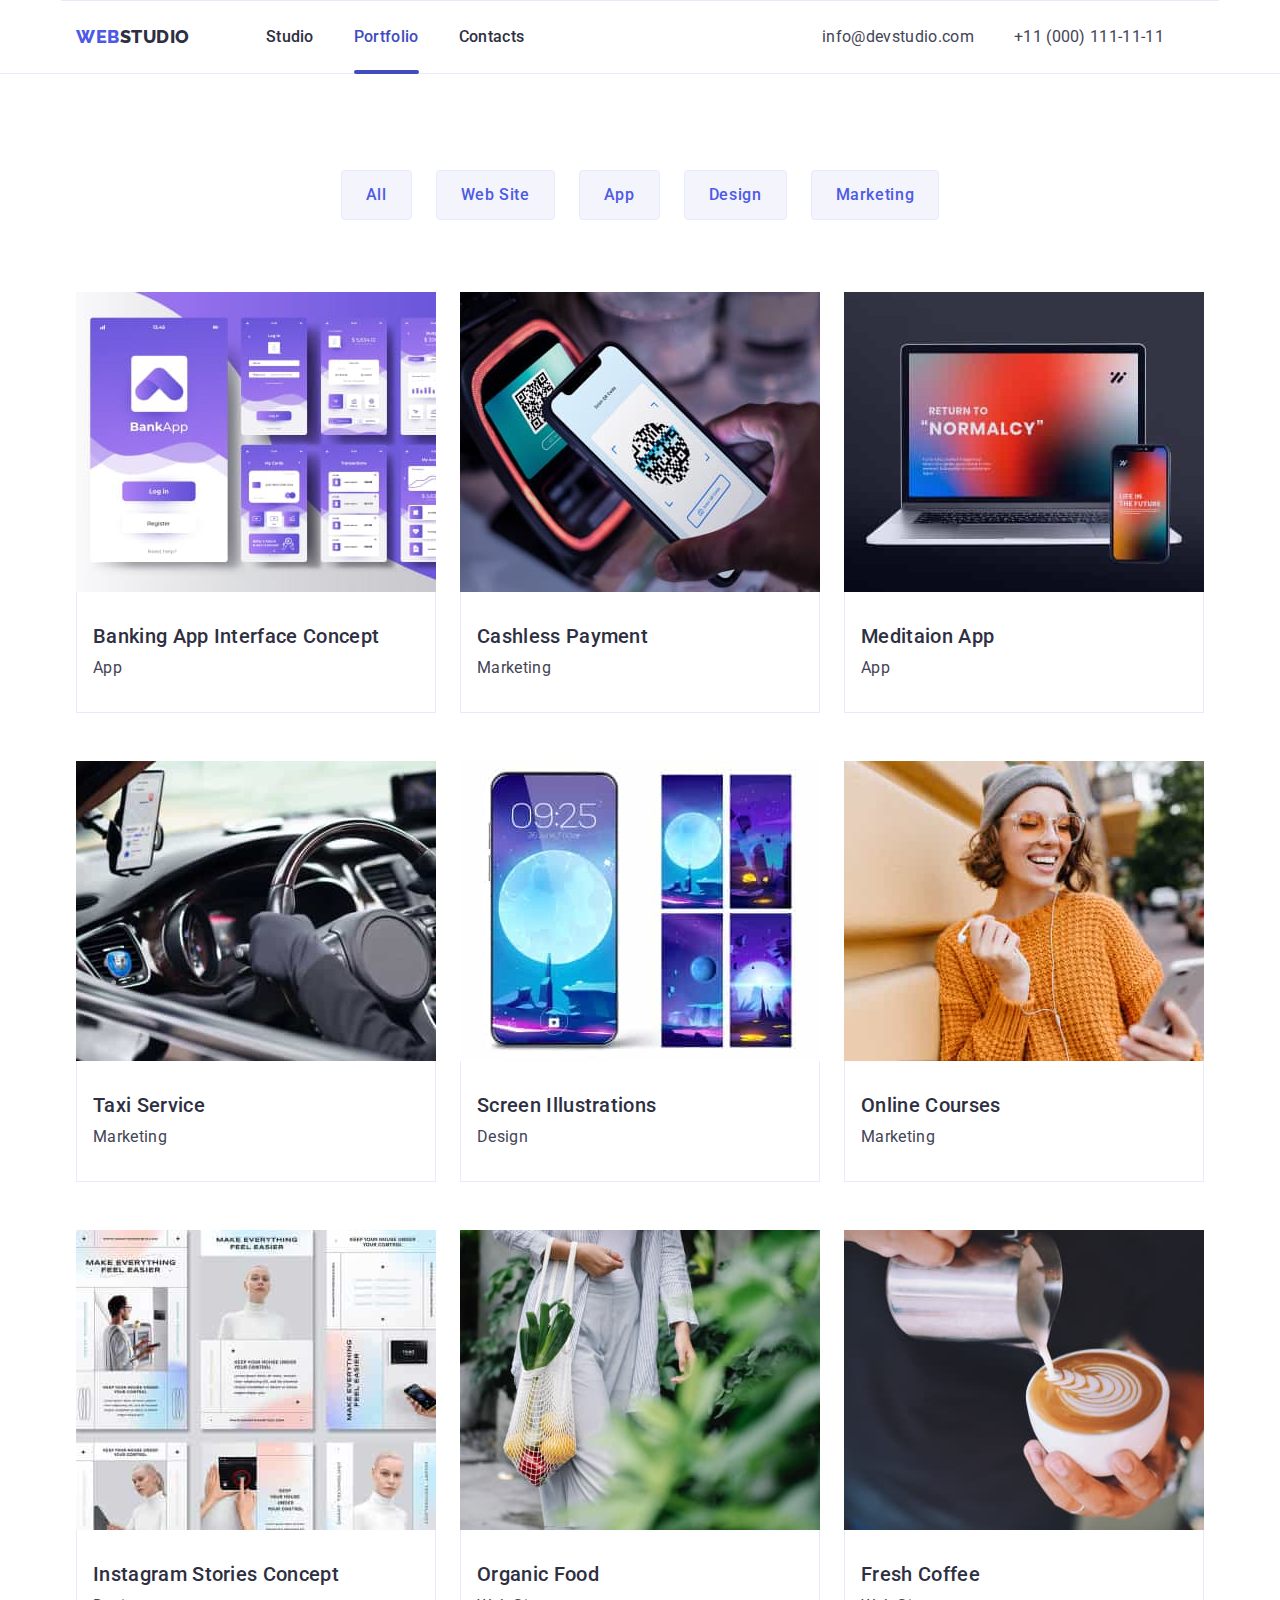
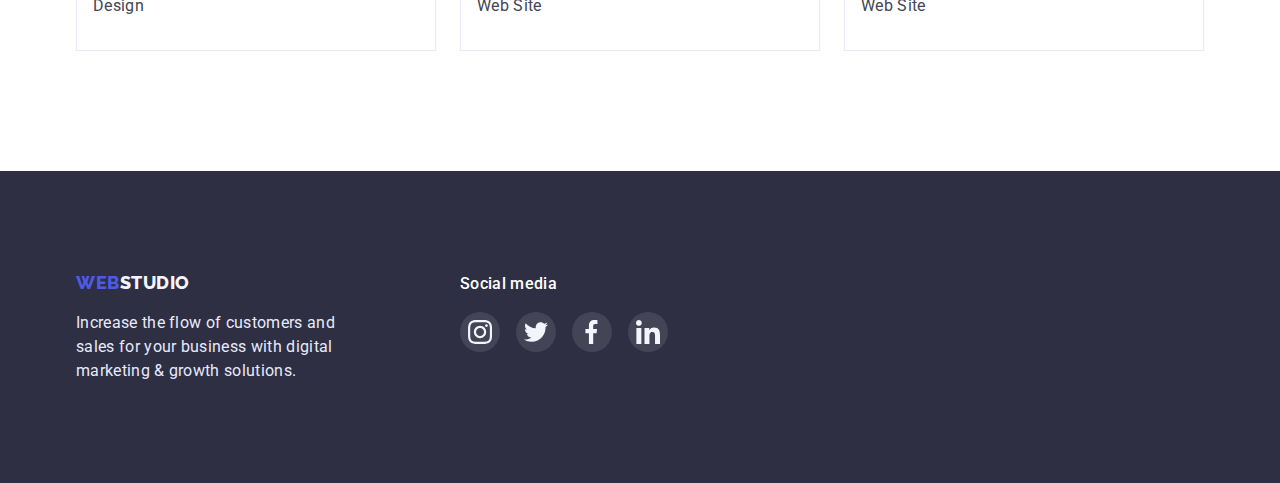
==== portfolio.html @ aabe4a26 "clone repo" ====
<!DOCTYPE html>
<html lang="en">
  <head>
    <meta charset="UTF-8" />
    <meta http-equiv="X-UA-Compatible" content="IE=edge" />
    <meta name="viewport" content="width=device-width, initial-scale=1.0" />
    <title>Document</title>
    <link rel="preconnect" href="https://fonts.googleapis.com" />
    <link rel="preconnect" href="https://fonts.gstatic.com" crossorigin />
    <link
      href="https://fonts.googleapis.com/css2?family=Raleway:wght@800&family=Roboto:wght@400;500;700;900&display=swap"
      rel="stylesheet" />
    <link
      rel="stylesheet"
      href="https://cdnjs.cloudflare.com/ajax/libs/modern-normalize/1.1.0/modern-normalize.min.css" />
    <link rel="stylesheet" href="./css/style.css" />
  </head>
  <body>
    <header class="head">
      <div class="container header">
        <nav class="nav-header">
          <a class="logo" href="index.html"
            ><span class="accent">Web</span>Studio</a
          >
          <ul class="list nav">
            <li class="item-nav">
              <a class="link link-nav" href="index.html">Studio</a>
            </li>
            <li class="item-nav">
              <a class="link link-nav current" href="./portfolio.html"
                >Portfolio</a
              >
            </li>
            <li class="item-nav">
              <a class="link link-nav" href="/">Contacts</a>
            </li>
          </ul>
        </nav>
        <ul class="list auth">
          <li class="item-auth">
            <a class="link link-auth" href="mailto:info@devstudio.com"
              >info@devstudio.com</a
            >
          </li>
          <li class="item-auth">
            <a class="link link-auth" href="tel:+110001111111"
              >+11 (000) 111-11-11</a
            >
          </li>
        </ul>
      </div>
    </header>
    <main>
      <!-- portfolio -->

      <section class="section">
        <div class="container portfolio-btn">
          <h1 class="secret-name">Portfolio</h1>
          <ul class="list">
            <li class="item">
              <button type="button" class="btn-portfolio">All</button>
            </li>
            <li class="item">
              <button type="button" class="btn-portfolio">Web Site</button>
            </li>
            <li class="item">
              <button type="button" class="btn-portfolio">App</button>
            </li>
            <li class="item">
              <button type="button" class="btn-portfolio">Design</button>
            </li>
            <li class="item">
              <button type="button" class="btn-portfolio">Marketing</button>
            </li>
          </ul>

          <ul class="list cards">
            <li class="item-card">
              <a class="link" href="">
                <div class="thumb-portfolio">
                  <img
                    class="image"
                    src="./images/banking-app.jpg"
                    alt="frontend"
                    width="360" />
                  <p class="text-thumb">
                    14 Stylish and User-Friendly App Design Concepts · Task
                    Manager App · Calorie Tracker App · Exotic Fruit Ecommerce
                    App · Cloud Storage App
                  </p>
                </div>
                <div class="card-gallery">
                  <h2 class="second-title">Banking App Interface Concept</h2>
                  <p class="text">App</p>
                </div>
              </a>
            </li>
            <li class="item-card">
              <a class="link" href=""
                ><div class="thumb-portfolio">
                  <img
                    class="image"
                    src="./images/cashless.jpg"
                    alt="frontend"
                    width="360" />
                  <p class="text-thumb">
                    14 Stylish and User-Friendly App Design Concepts · Task
                    Manager App · Calorie Tracker App · Exotic Fruit Ecommerce
                    App · Cloud Storage App
                  </p>
                </div>
                <div class="card-gallery">
                  <h2 class="second-title">Cashless Payment</h2>
                  <p class="text">Marketing</p>
                </div></a
              >
            </li>
            <li class="item-card">
              <a class="link" href=""
                ><div class="thumb-portfolio">
                  <img
                    class="image"
                    src="./images/meditaion.jpg"
                    alt="laptop"
                    width="360" />
                  <p class="text-thumb">
                    14 Stylish and User-Friendly App Design Concepts · Task
                    Manager App · Calorie Tracker App · Exotic Fruit Ecommerce
                    App · Cloud Storage App
                  </p>
                </div>
                <div class="card-gallery">
                  <h2 class="second-title">Meditaion App</h2>
                  <p class="text">App</p>
                </div></a
              >
            </li>
            <li class="item-card">
              <a class="link" href=""
                ><div class="thumb-portfolio">
                  <img
                    class="image"
                    src="./images/taxi-service.jpg"
                    alt="car"
                    width="360" />
                  <p class="text-thumb">
                    14 Stylish and User-Friendly App Design Concepts · Task
                    Manager App · Calorie Tracker App · Exotic Fruit Ecommerce
                    App · Cloud Storage App
                  </p>
                </div>
                <div class="card-gallery">
                  <h2 class="second-title">Taxi Service</h2>
                  <p class="text">Marketing</p>
                </div></a
              >
            </li>
            <li class="item-card">
              <a class="link" href=""
                ><div class="thumb-portfolio">
                  <img
                    class="image"
                    src="./images/screen-illustrations.jpg"
                    alt="phone"
                    width="360" />
                  <p class="text-thumb">
                    14 Stylish and User-Friendly App Design Concepts · Task
                    Manager App · Calorie Tracker App · Exotic Fruit Ecommerce
                    App · Cloud Storage App
                  </p>
                </div>
                <div class="card-gallery">
                  <h2 class="second-title">Screen Illustrations</h2>
                  <p class="text">Design</p>
                </div>
              </a>
            </li>
            <li class="item-card">
              <a class="link" href=""
                ><div class="thumb-portfolio">
                  <img
                    class="image"
                    src="./images/online.jpg"
                    alt="woman"
                    width="360" />
                  <p class="text-thumb">
                    14 Stylish and User-Friendly App Design Concepts · Task
                    Manager App · Calorie Tracker App · Exotic Fruit Ecommerce
                    App · Cloud Storage App
                  </p>
                </div>
                <div class="card-gallery">
                  <h2 class="second-title">Online Courses</h2>
                  <p class="text">Marketing</p>
                </div></a
              >
            </li>
            <li class="item-card">
              <a class="link" href=""
                ><div class="thumb-portfolio">
                  <img
                    class="image"
                    src="./images/instagram.jpg"
                    alt="frontend"
                    width="360" />
                  <p class="text-thumb">
                    14 Stylish and User-Friendly App Design Concepts · Task
                    Manager App · Calorie Tracker App · Exotic Fruit Ecommerce
                    App · Cloud Storage App
                  </p>
                </div>
                <div class="card-gallery">
                  <h2 class="second-title">Instagram Stories Concept</h2>
                  <p class="text">Design</p>
                </div></a
              >
            </li>
            <li class="item-card">
              <a class="link" href=""
                ><div class="thumb-portfolio">
                  <img
                    class="image"
                    src="./images/organic-food.jpg"
                    alt="girl with fruit"
                    width="360" />
                  <p class="text-thumb">
                    14 Stylish and User-Friendly App Design Concepts · Task
                    Manager App · Calorie Tracker App · Exotic Fruit Ecommerce
                    App · Cloud Storage App
                  </p>
                </div>
                <div class="card-gallery">
                  <h2 class="second-title">Organic Food</h2>
                  <p class="text">Web Site</p>
                </div></a
              >
            </li>
            <li class="item-card">
              <a class="link" href="">
                <div class="thumb-portfolio">
                  <img
                    class="image"
                    src="./images/fresh.jpg"
                    alt="capuchino"
                    width="360" />
                  <p class="text-thumb">
                    14 Stylish and User-Friendly App Design Concepts · Task
                    Manager App · Calorie Tracker App · Exotic Fruit Ecommerce
                    App · Cloud Storage App
                  </p>
                </div>
                <div class="card-gallery">
                  <h2 class="second-title">Fresh Coffee</h2>
                  <p class="text">Web Site</p>
                </div></a
              >
            </li>
          </ul>
        </div>
      </section>
    </main>
    <!-- footer -->
    <footer class="footer">
      <div class="container footer">
        <div class="footer-box">
          <a class="link logo footer" href="./index.html"
            ><span class="accent">Web</span
            ><span class="logo-accent">Studio</span></a
          >
          <p class="text">
            Increase the flow of customers and sales for your business with
            digital marketing & growth solutions.
          </p>
        </div>

        <div class="footer-box">
          <h3 class="footer-title">Social media</h3>
          <ul class="list">
            <li class="item item-media">
              <a class="social-media" href="">
                <svg class="icon-footer">
                  <use href="./images/sprite.svg#icon-instagram"></use>
                </svg>
              </a>
            </li>
            <li class="item item-media">
              <a class="social-media" href="">
                <svg class="icon-footer">
                  <use href="./images/sprite.svg#icon-twitter"></use>
                </svg>
              </a>
            </li>
            <li class="item item-media">
              <a class="social-media" href="">
                <svg class="icon-footer">
                  <use href="./images/sprite.svg#icon-facebook"></use>
                </svg>
              </a>
            </li>
            <li class="item item-media">
              <a class="social-media" href="">
                <svg class="icon-footer">
                  <use href="./images/sprite.svg#icon-linkedin"></use>
                </svg>
              </a>
            </li>
          </ul>
        </div>
      </div>
    </footer>
  </body>
</html>
---- css/style.css ----
:root {
  --brand-color: #4d5ae5;
  --text-color: #434455;
  --accent-color: #ffffff;
  --logo-color: #2e2f42;
  --btn-color: #404bbf;
  --secondary-text: #e7e9fc;
  --btn-secondary-clr: #f4f4fd;
  --border-company: #8e8f99;
  --footer-link-bg: rgba(255, 255, 255, 0.1);
  --footer-link-bg-hover: #31d0aa;
  --backdrop-bg: rgba(46, 47, 66, 0.4);
  --cubik: cubic-bezier(0.4, 0, 0.2, 1);
}
/* body */
body {
  color: var(--text-color);

  font-family: Roboto, sans-serif;
  font-weight: 400;
  font-size: 16px;
  line-height: 1.5;
  letter-spacing: 0.02em;

  background-color: var(--accent-color);
  color: var(--text-color);
}

.container {
  width: 1158px;
  margin-left: auto;
  margin-right: auto;
  padding-left: 15px;
  padding-right: 15px;
}
.opportunities {
  padding-bottom: 120px;
}

.secret-name {
  position: absolute;
  width: 1px;
  height: 1px;
  margin: -1px;
  padding: 0;
  overflow: hidden;
  border: 0;
  clip: rect(0 0 0 0);
}

.link {
  display: block;

  text-decoration: none;
}

.link-nav {
  position: relative;
  display: block;
  padding-top: 24px;
  padding-bottom: 24px;

  color: var(--logo-color);

  font-weight: 500;
  font-size: 16px;
  line-height: 1.5;

  transition: color 250ms cubic-bezier(0.4, 0, 0.2, 1);
}

.link-nav:hover,
.link-nav:focus {
  color: var(--text-color);
}

.link-nav:active {
  color: var(--brand-color);
}

.current {
  color: var(--btn-color);
}

.current:after {
  position: absolute;
  bottom: -1px;
  left: 0px;

  content: "";
  background-color: var(--btn-color);
  width: 100%;
  height: 4px;

  border-radius: 2px;

  transition: opacity 250ms var(--cubik);
}

.link-auth {
  display: block;
  padding-top: 24px;
  padding-bottom: 24px;

  color: var(--text-color);

  font-size: 16px;
  line-height: 1.5;

  transition: color 250ms var(--cubik);
}
.link-auth:hover,
.link-auth:focus {
  color: var(--brand-color);
}

.accent {
  color: var(--brand-color);
}

.button {
  padding: 16px 32px;
  min-width: 169px;

  cursor: pointer;
  background-color: var(--brand-color);
  color: var(--accent-color);
  border-radius: 4px;
  border: none;

  transition: background-color 250ms var(--cubik), box-shadow 250ms var(--cubik);
}

.button:hover,
.button:focus {
  color: var(--accent-color);
  box-shadow: 0px 4px 4px rgba(0, 0, 0, 0.15);
  background-color: var(--btn-color);
}
.button:active {
  background-color: var(--btn-color);
  color: var(--accent-color);
  box-shadow: 0px 4px 4px rgba(0, 0, 0, 0.15);
}

.logo {
  display: block;
  padding-top: 24px;
  padding-bottom: 24px;
  margin-right: 76px;

  color: var(--logo-color);

  font-family: Raleway, sans-serif;
  font-weight: 800;
  font-size: 18px;
  line-height: 1.33;
  display: flex;
  letter-spacing: 0.03em;
  text-transform: uppercase;
  text-decoration: none;
}

.logo-accent {
  color: #f4f4fd;
}

.list {
  display: flex;
  justify-content: center;
  list-style: none;
  margin: 0px;
  padding: 0px;
}

/* header */

.head {
  border-bottom: 1px solid var(--secondary-text);
}

.header {
  display: flex;
  justify-content: space-between;
  margin-left: auto;
  margin-right: auto;
  padding-left: 15px;
  padding-right: 15px;

  border-top: 1px solid var(--secondary-text);
}

.nav-header {
  display: flex;
}

.list.nav {
  display: flex;
}
.item-auth,
.item-nav:not(:last-child) {
  margin-right: 40px;
}

.list.auth {
  display: flex;
}
/* hero */

.hero {
  padding-bottom: 188px;
  padding-top: 188px;
  text-align: center;
}

.pic {
  height: 600px;
  max-width: 1440px;
  margin-left: auto;
  margin-right: auto;

  background-color: var(--logo-color);
  background-image: linear-gradient(
      rgba(46, 47, 66, 0.7),
      rgba(46, 47, 66, 0.7)
    ),
    url(../images/people-office.jpg);

  background-repeat: no-repeat;
  background-position: center;
  background-size: cover;
}

.section.advantages {
  padding-top: 120px;
}
.hero.title {
  margin-top: 0px;
  margin-bottom: 48px;

  color: var(--accent-color);

  font-weight: 700;
  font-size: 56px;
  line-height: 1.07;
}

.title {
  margin: 0px;
  padding: 0px;
  margin-bottom: 72px;

  color: var(--logo-color);

  font-weight: 700;
  font-size: 36px;
  line-height: 1.1;
  text-align: center;
}

/* backdrop */

.backdrop {
  position: fixed;
  top: 0;
  left: 0;

  width: 100%;
  height: 100%;

  background: var(--backdrop-bg);

  opacity: 1;
  transition: opacity 250ms var(--cubik);
}

.backdrop.is-hidden {
  opacity: 0;
  pointer-events: none;
}

.backdrop.is-hidden .modal {
  transform: scaleY(0) translate(-50%, -50%);
}

.modal {
  position: absolute;
  top: 50%;
  left: 50%;

  width: 408px;
  height: 576px;

  background: var(--accent-color);
  box-shadow: 0px 1px 1px rgba(0, 0, 0, 0.14), 0px 1px 3px rgba(0, 0, 0, 0.12),
    0px 2px 1px rgba(0, 0, 0, 0.2);
  border-radius: 4px;

  transform: scaleY(1) translate(-50%, -50%);
  transition: transform 250ms var(--cubik);
}

.modal-btn {
  position: absolute;
  top: 24px;
  right: 24px;

  display: flex;
  justify-content: center;
  align-items: center;

  width: 24px;
  height: 24px;
  padding: 8px;
  border-radius: 50%;
  border: 1px solid rgba(0, 0, 0, 0.1);
  background-color: var(--secondary-text);
  cursor: pointer;
}

.modal-btn:hover .icon-btn {
  fill: var(--accent-color);
}
.modal-btn:hover {
  background-color: var(--brand-color);
}

.icon-btn:hover {
  fill: var(--accent-color);
}

.icon-btn {
  width: 8px;
  height: 8px;
}
/* main */

.thumb {
  display: flex;
  justify-content: center;
  align-items: center;
  width: 264px;
  height: 112px;
  border-radius: 4px;

  background-color: var(--btn-secondary-clr);

  margin-bottom: 8px;
}

.img {
  display: block;
}

.item:not(:last-child) {
  margin-right: 24px;
}

.section {
  padding-bottom: 120px;
}

.second-title {
  margin: 0px 0px 8px 0px;
  padding: 0px;

  font-weight: 500;
  font-size: 20px;
  line-height: 1.2;

  color: var(--logo-color);
}

.text {
  margin: 0px;
  padding: 0px;

  font-size: 16px;
  line-height: 1.5;

  color: var(--text-color);
}

.item-advent:not(:last-child) {
  margin-right: 24px;
}

/* team */

.section.team {
  padding-top: 120px;

  background-color: var(--secondary-text);
}

.card {
  padding-top: 32px;
  padding-bottom: 32px;
  text-align: center;

  background-color: var(--accent-color);

  border-radius: 0px 0px 4px 4px;
  box-shadow: 0px 1px 6px rgba(46, 47, 66, 0.08),
    0px 1px 1px rgba(46, 47, 66, 0.16), 0px 2px 1px rgba(46, 47, 66, 0.08);
}

.list.team-link {
  display: flex;
  justify-content: space-around;
  margin-top: 8px;
}

.social-link-team {
  display: flex;
  justify-content: center;
  align-items: center;
  width: 40px;
  height: 40px;
  border-radius: 50%;
  background-color: var(--brand-color);

  transition: background-color 250ms var(--cubik);
}

.social-link-team:hover,
.social-link-team:focus {
  background-color: var(--btn-color);
}
/* customers */

.section.customers {
  padding-top: 130px;
}

.link-customers {
  display: flex;
  justify-content: center;
  align-items: center;
  padding: 16px 32px;
  border-radius: 4px;
  border: 1px solid var(--border-company);

  transition: border 250ms var(--cubik);
}

.link-customers:hover,
.link-customers:focus {
  border: 1px solid var(--btn-color);
}

.link-customers:hover > .icon-customers,
.link-customers:focus > .icon-customers {
  fill: var(--btn-color);
}

.item-customers:not(:last-child) {
  margin-right: 24px;
}

.icon-customers {
  width: 104px;
  height: 56px;

  fill: var(--border-company);

  transition: fill 250ms var(--cubik);
}

/* footer */

.container.footer {
  padding-top: 100px;
  padding-bottom: 100px;
}

.footer-box {
  display: inline-block;
}

.footer-box:not(:last-child) {
  margin-right: 120px;
}
.footer {
  background-color: var(--logo-color);
  display: flex;
  align-items: baseline;
}

.footer .text {
  font-size: 16px;
  line-height: 1.5;
  width: 264px;

  color: var(--secondary-text);
}

.logo.footer {
  padding: 0;
  margin: 0;
  margin-bottom: 16px;
}

.footer-title {
  margin: 0;
  margin-bottom: 16px;
  font-family: "Roboto";
  font-weight: 500;
  font-size: 16px;
  line-height: 1.5;
  letter-spacing: 0.02em;

  color: var(--accent-color);
}

.item-media:not(:last-child) {
  margin-right: 16px;
}

.social-media {
  display: flex;
  align-items: center;
  justify-content: center;
  padding: 8px;
  background-color: var(--footer-link-bg);
  border-radius: 50%;

  transition: background-color 250ms var(--cubik);
}

.icon-footer {
  width: 24px;
  height: 24px;
}

.social-media:hover,
.social-media:focus {
  background-color: var(--footer-link-bg-hover);
}

/* prtfolio.html */

.container.gallery {
  display: flex;
  flex-flow: row;
  justify-content: center;
}

.portfolio {
  display: flex;
  justify-content: center;

  padding-top: 96px;
  padding-bottom: 72px;
}

.portfolio-btn {
  padding-top: 96px;
}

.btn-portfolio {
  font-weight: 500;
  font-size: 16px;
  line-height: 1.5;
  text-align: center;
  letter-spacing: 0.04em;

  padding: 12px 24px;

  border: 1px solid var(--secondary-text);
  border-radius: 4px;

  background-color: var(--btn-secondary-clr);
  color: var(--brand-color);

  transition: background-color 250ms var(--cubik), border 250ms var(--cubik),
    color 250ms var(--cubik), box-shadow 250ms var(--cubik);
}

.btn-portfolio:not(:last-child) {
  margin-right: 24px;
}

.btn-portfolio:hover,
.btn-portfolio:focus {
  background-color: var(--btn-color);
  color: var(--accent-color);
  border-color: var(--btn-color);

  box-shadow: 0px 3px 1px rgba(0, 0, 0, 0.1), 0px 2px 1px rgba(0, 0, 0, 0.08),
    0px 2px 2px rgba(0, 0, 0, 0.12);
}

.container.gallery {
  margin: 0px;
  padding: 0;

  display: flex;
  flex-wrap: wrap;
}

.list.cards {
  margin-top: 72px;

  display: flex;
  flex-wrap: wrap;

  grid-row-gap: 48px;
  grid-column-gap: 24px;
}

.image {
  display: block;
}
.card-gallery {
  padding-top: 32px;
  padding-left: 16px;
  padding-bottom: 32px;

  border-bottom: 1px solid var(--secondary-text);
  border-left: 1px solid var(--secondary-text);
  border-right: 1px solid var(--secondary-text);
}

.item-card {
  transition: box-shadow 250ms var(--cubik);
}

.item-card:hover {
  box-shadow: 0px 1px 6px rgba(46, 47, 66, 0.08);
}

.thumb-portfolio {
  position: relative;

  width: 100%;
  height: 100%;

  margin: 0px;
}

.thumb-portfolio::before {
  position: absolute;
  top: 0;
  left: 0;

  transform: translateY(100%);

  width: 100%;
  height: 100%;

  display: inline-block;
  content: "";

  background-color: var(--brand-color);
  opacity: 0;

  transition: transform 250ms var(--cubik);
}

.thumb-portfolio {
  overflow: hidden;
}

.text-thumb {
  position: absolute;
  top: 0;
  left: 0;
  transform: translateY(200%);
  transition: transform 250ms var(--cubik);

  padding-top: 40px;
  padding-left: 32px;
  padding-right: 32px;
  margin: 0;

  opacity: 0;

  font-size: 16px;
  line-height: 1.5;
  letter-spacing: 0.02em;
  color: var(--btn-secondary-clr);
}

.link:hover .thumb-portfolio::before,
.link:focus .thumb-portfolio::before,
.link:hover .text-thumb,
.link:focus .text-thumb {
  opacity: 1;
  transform: translateY(0);
}
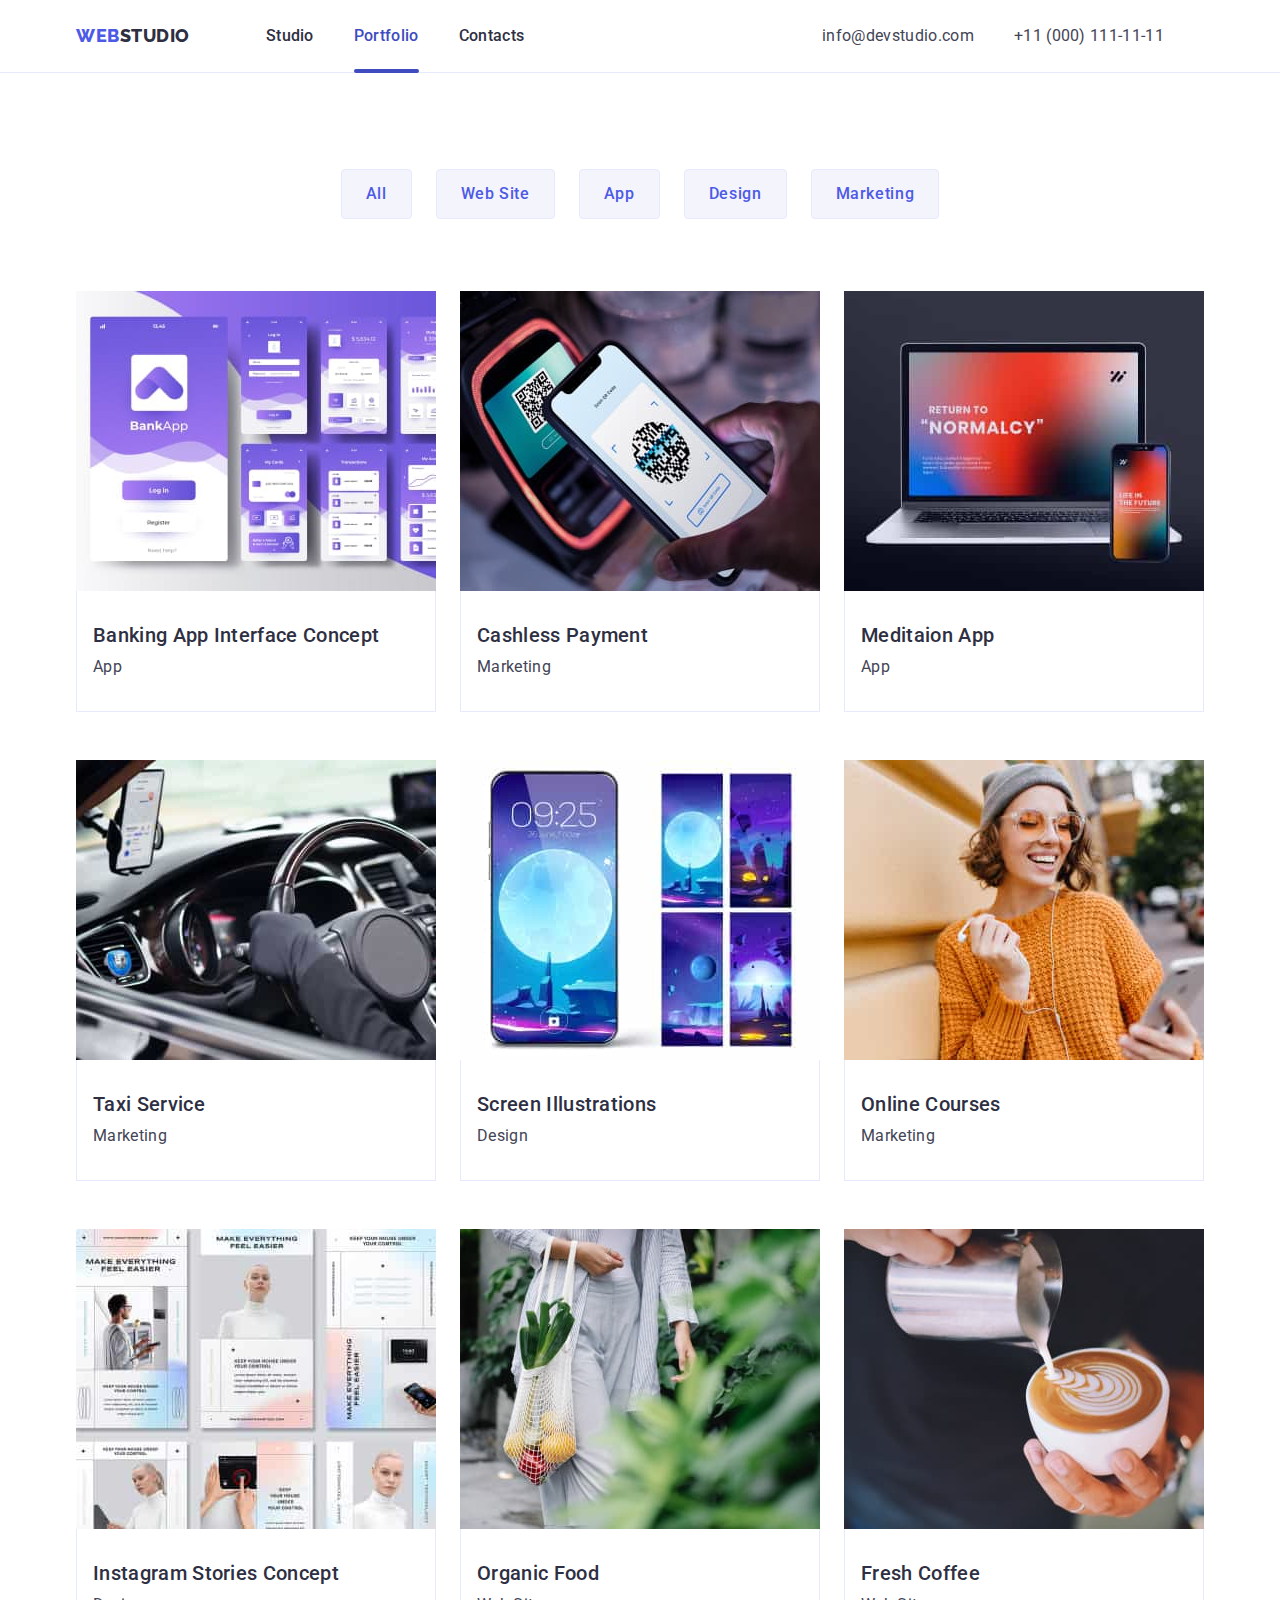
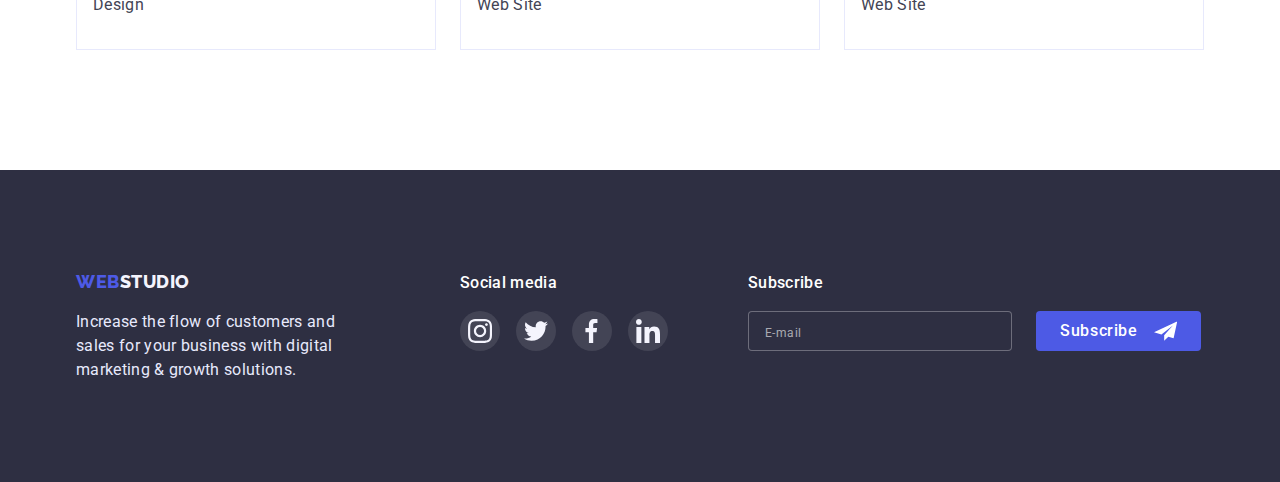
==== commit 16535059: "add style" ====
--- a/portfolio.html
+++ b/portfolio.html
@@ -306,6 +306,23 @@
             </li>
           </ul>
         </div>
+        <div class="footer-box">
+          <p class="footer-title">Subscribe</p>
+          <form action="" name="subscribe" class="subscribe">
+            <label for="" class="subscribe-lebel">
+              <input
+                class="subscribe-input"
+                type="email"
+                placeholder="E-mail" />
+            </label>
+            <button class="subscribe-btn" type="submit">
+              Subscribe
+              <svg class="subscribe-icon">
+                <use href="./images/sprite.svg#icon-subscribe"></use>
+              </svg>
+            </button>
+          </form>
+        </div>
       </div>
     </footer>
   </body>
--- a/css/style.css
+++ b/css/style.css
@@ -11,6 +11,8 @@
   --footer-link-bg-hover: #31d0aa;
   --backdrop-bg: rgba(46, 47, 66, 0.4);
   --cubik: cubic-bezier(0.4, 0, 0.2, 1);
+  --input-text-color: rgba(255, 255, 255, 0.6);
+  --textarea-color: rgba(117, 117, 117, 0.5);
 }
 /* body */
 body {
@@ -186,8 +188,6 @@
   margin-right: auto;
   padding-left: 15px;
   padding-right: 15px;
-
-  border-top: 1px solid var(--secondary-text);
 }
 
 .nav-header {
@@ -271,7 +271,7 @@
   background: var(--backdrop-bg);
 
   opacity: 1;
-  transition: opacity 250ms var(--cubik);
+  transition: transform 250ms var(--cubik);
 }
 
 .backdrop.is-hidden {
@@ -289,7 +289,11 @@
   left: 50%;
 
   width: 408px;
-  height: 576px;
+
+  padding-top: 72px;
+  padding-left: 24px;
+  padding-right: 24px;
+  padding-bottom: 24px;
 
   background: var(--accent-color);
   box-shadow: 0px 1px 1px rgba(0, 0, 0, 0.14), 0px 1px 3px rgba(0, 0, 0, 0.12),
@@ -316,23 +320,214 @@
   border: 1px solid rgba(0, 0, 0, 0.1);
   background-color: var(--secondary-text);
   cursor: pointer;
-}
-
-.modal-btn:hover .icon-btn {
-  fill: var(--accent-color);
-}
-.modal-btn:hover {
-  background-color: var(--brand-color);
-}
-
-.icon-btn:hover {
-  fill: var(--accent-color);
+
+  transition: background-color 250ms var(--cubik);
 }
 
 .icon-btn {
   width: 8px;
   height: 8px;
-}
+  transition: fill 250ms var(--cubik);
+}
+
+.modal-btn:hover .icon-btn {
+  fill: var(--accent-color);
+}
+.modal-btn:hover {
+  background-color: var(--btn-color);
+}
+
+.icon-btn:hover {
+  fill: var(--accent-color);
+}
+
+.form-title {
+  padding: 0px;
+  margin: 0px;
+  margin-bottom: 16px;
+  font-weight: 500;
+  font-size: 16px;
+  line-height: 1.5;
+  text-align: center;
+  letter-spacing: 0.02em;
+
+  color: var(--logo-color);
+}
+.form-order {
+  display: flex;
+  flex-direction: column;
+}
+
+.form-box {
+  position: relative;
+  display: block;
+  padding: 0px;
+  margin: 0px;
+  margin-bottom: 8px;
+}
+
+.order-label {
+  font-weight: 400;
+  font-size: 12px;
+  line-height: 1.6;
+  letter-spacing: 0.04em;
+
+  cursor: pointer;
+
+  color: var(--border-company);
+}
+
+.order-label:last-child {
+  padding-left: 24px;
+}
+
+.order-icon {
+  position: absolute;
+  top: 8px;
+  left: 16px;
+
+  width: 18px;
+  height: 24px;
+
+  margin-right: 4px;
+}
+
+.order-input {
+  width: 360px;
+  padding: 8px 16px;
+  padding-left: 38px;
+
+  border: 1px solid rgba(33, 33, 33, 0.2);
+  border-radius: 4px;
+}
+
+.order-input:focus + .order-icon {
+  fill: var(--brand-color);
+}
+
+.order-comment {
+  font-weight: 400;
+  font-size: 12px;
+  line-height: 1.6;
+  letter-spacing: 0.04em;
+
+  cursor: pointer;
+
+  color: var(--border-company);
+
+  margin-bottom: 4px;
+}
+
+.comment {
+  width: 360px;
+  height: 120px;
+  padding: 8px 16px;
+
+  color: var(--text-color);
+
+  resize: none;
+
+  border: 1px solid rgba(33, 33, 33, 0.2);
+  border-radius: 4px;
+}
+
+.comment[placeholder] {
+  font-weight: 400;
+  font-size: 12px;
+  line-height: 1.33;
+  letter-spacing: 0.04em;
+
+  margin-bottom: 16px;
+
+  color: var(--textarea-color);
+}
+
+.comment:not(:placeholder-shown) {
+  font-size: 16px;
+  line-height: 1.33;
+  letter-spacing: 0.04em;
+
+  color: var(--logo-color);
+}
+
+.checkbox-hidden {
+  position: absolute;
+  width: 1px;
+  height: 1px;
+  margin: -1px;
+  padding: 0;
+  overflow: hidden;
+  border: 0;
+  clip: rect(0 0 0 0);
+}
+
+.chekbox {
+  position: relative;
+  display: flex;
+}
+
+.checkbox-hidden:checked + .checkbox-icon {
+  background-color: var(--btn-color);
+  border-color: transparent;
+}
+.checkbox-icon {
+  fill: var(--btn-secondary-clr);
+  position: absolute;
+  top: 0;
+  left: 0;
+
+  width: 16px;
+  height: 16px;
+
+  border: 1.25px solid #2e2f42;
+  border-radius: 2px;
+  
+  transition: background-color 250ms var(--cubik),
+  border-color 250ms var(--cubik) ;
+}
+
+.btn-order {
+  width: 169px;
+  padding: 16px 32px;
+  margin: 0 auto;
+  margin-top: 24px;
+
+  background-color: var(--brand-color);
+
+  border: inherit;
+  border-radius: 4px;
+
+  font-weight: 500;
+  font-size: 16px;
+  line-height: 1.5;
+  letter-spacing: 0.04em;
+  text-align: center;
+
+  color: var(--accent-color);
+
+  cursor: pointer;
+
+  transition: background-color 250ms var(--cubik), box-shadow 250ms var(--cubik);
+}
+
+.btn-order:is(:hover, :focus) {
+  background-color: var(--btn-color);
+  box-shadow: 0px 4px 4px rgba(0, 0, 0, 0.15);
+}
+.link-order {
+  font-weight: 400;
+  font-size: 12px;
+  line-height: 1.33;
+  letter-spacing: 0.04em;
+
+  color: var(--brand-color);
+  transition: color 250ms var(--cubik);
+}
+
+.link-order:is(:hover, :focus) {
+  color: var(--btn-color);
+}
+
 /* main */
 
 .thumb {
@@ -474,13 +669,13 @@
   padding-bottom: 100px;
 }
 
-.footer-box {
-  display: inline-block;
-}
-
-.footer-box:not(:last-child) {
+.footer-box:nth-child(1) {
   margin-right: 120px;
 }
+.footer-box:nth-child(2) {
+  margin-right: 80px;
+}
+
 .footer {
   background-color: var(--logo-color);
   display: flex;
@@ -536,6 +731,79 @@
 .social-media:hover,
 .social-media:focus {
   background-color: var(--footer-link-bg-hover);
+}
+
+.subscribe {
+  display: flex;
+}
+
+.subscribe-lebel {
+  display: block;
+  margin: 0px;
+  padding: 0px;
+}
+
+.subscribe-input {
+  height: 40px;
+  width: 264px;
+  margin-right: 24px;
+  padding: 8px 16px;
+  background-color: var(--logo-color);
+  border: 1px solid rgba(255, 255, 255, 0.3);
+  border-radius: 4px;
+}
+
+.subscribe-input::placeholder {
+  margin: 0;
+  padding: 0;
+  font-family: "Roboto";
+  font-style: normal;
+  font-weight: 400;
+  font-size: 12px;
+  line-height: 2;
+
+  letter-spacing: 0.04em;
+
+  color: var(--input-text-color);
+}
+
+.subscribe-input:not(:placeholder-shown) {
+  font-style: normal;
+  font-size: 16px;
+  line-height: 1.5;
+  letter-spacing: 0.02em;
+
+  color: var(--secondary-text);
+}
+
+.subscribe-btn {
+  display: flex;
+  width: 165px;
+  padding: 8px 24px;
+
+  font-weight: 500;
+  font-size: 16px;
+  line-height: 1.5;
+  text-align: center;
+  letter-spacing: 0.04em;
+
+  color: var(--accent-color);
+  background-color: var(--brand-color);
+
+  border-radius: 4px;
+  border: inherit;
+  transition: background-color 250ms var(--cubik), box-shadow 250ms var(--cubik);
+}
+
+.subscribe-btn:is(:hover, :focus) {
+  background-color: var(--btn-color);
+}
+
+.subscribe-icon {
+  width: 24px;
+  height: 24px;
+  margin-left: 16px;
+  fill: var(--accent-color);
 }
 
 /* prtfolio.html */
